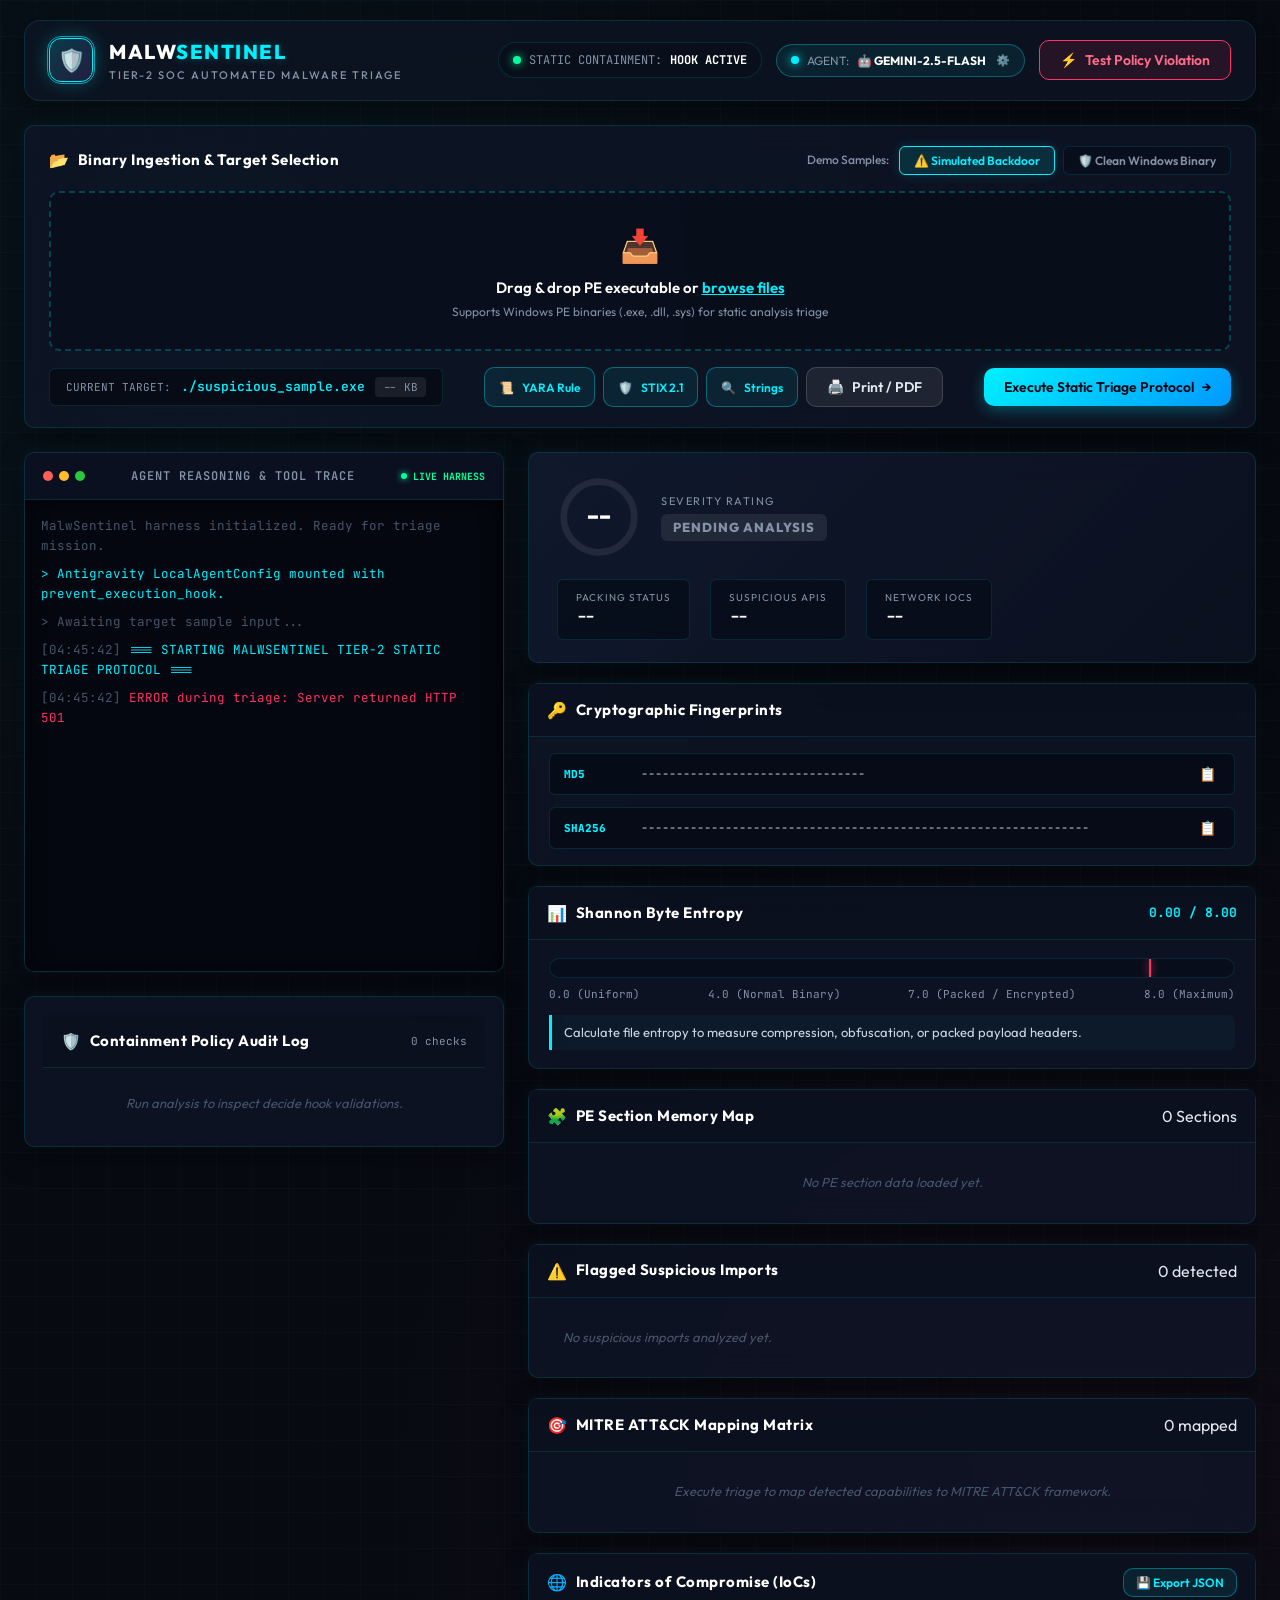
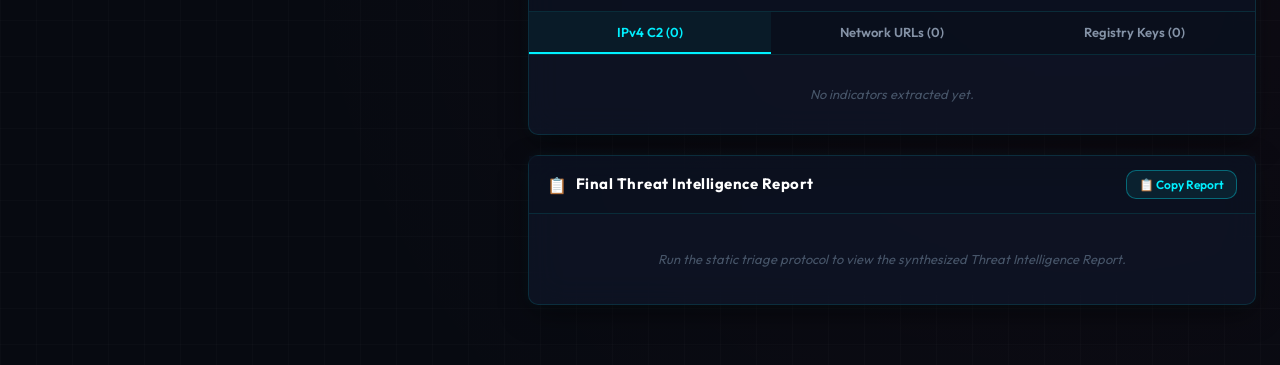
==== public/index.html @ 7b5e102d "MalwSentinel initial commit" ====
<!DOCTYPE html>
<html lang="en">
<head>
  <meta charset="UTF-8">
  <meta name="viewport" content="width=device-width, initial-scale=1.0">
  <title>MalwSentinel // Tier-2 SOC Malware Triage Console</title>
  <meta name="description" content="Automated Malware Triage Agent powered by Google Antigravity & Gemini. Tier 2 SOC static analysis with strict containment policy enforcement.">
  <link rel="preconnect" href="https://fonts.googleapis.com">
  <link rel="preconnect" href="https://fonts.gstatic.com" crossorigin>
  <link href="https://fonts.googleapis.com/css2?family=JetBrains+Mono:wght@300;400;500;700&family=Outfit:wght@300;400;500;600;700;800&display=swap" rel="stylesheet">
  <link rel="stylesheet" href="/static/style.css">
</head>
<body>
  <div class="app-container">
    <!-- TOP STATUS & COMMAND BAR -->
    <header class="navbar">
      <div class="brand-group">
        <div class="brand-logo">
          <div class="pulse-ring"></div>
          <span class="logo-icon">🛡️</span>
        </div>
        <div class="brand-text">
          <div class="brand-title">MALW<span>SENTINEL</span></div>
          <div class="brand-subtitle">TIER-2 SOC AUTOMATED MALWARE TRIAGE</div>
        </div>
      </div>

      <div class="system-status-group">
        <div class="status-chip containment-chip" id="containmentBadge" title="Antigravity Decide Hook prevent_execution_hook is actively monitoring all actions">
          <span class="indicator-dot dot-emerald"></span>
          <span class="chip-label">STATIC CONTAINMENT:</span>
          <span class="chip-val">HOOK ACTIVE</span>
        </div>

        <button class="status-chip engine-chip clickable-chip" id="openModelSettingsBtn" title="Click to configure AI Agent Provider (Kimi, GLM, Yi, DeepSeek, Gemini)">
          <span class="indicator-dot dot-cyan"></span>
          <span class="chip-label">AGENT:</span>
          <span class="chip-val" id="modelStatus">🟢 GEMINI 2.5 FLASH</span>
          <span class="chip-gear">⚙️</span>
        </button>

        <button class="btn btn-outline-danger" id="testViolationBtn" title="Test if prevent_execution_hook blocks prohibited shell execution">
          <span class="btn-icon">⚡</span> Test Policy Violation
        </button>
      </div>
    </header>

    <!-- MAIN WORKSPACE -->
    <main class="workspace-grid">
      <!-- INGESTION & SAMPLE CONTROL BAR -->
      <section class="control-panel glass-panel">
        <div class="ingestion-header">
          <div class="section-title">
            <span class="title-icon">📂</span> Binary Ingestion & Target Selection
          </div>
          <div class="preset-selector-group">
            <span class="preset-label">Demo Samples:</span>
            <div class="preset-buttons" id="presetButtonsContainer">
              <button class="preset-btn active" data-preset-id="suspicious_sample">
                ⚠️ Simulated Backdoor
              </button>
              <button class="preset-btn" data-preset-id="clean_calc">
                🛡️ Clean Windows Binary
              </button>
            </div>
          </div>
        </div>

        <div class="ingestion-body">
          <div class="drop-zone" id="dropZone">
            <input type="file" id="fileInput" class="file-input" accept=".exe,.dll,.bin,.sys,.elf">
            <div class="drop-zone-content">
              <div class="upload-icon-anim">📥</div>
              <div class="drop-main-text">Drag & drop PE executable or <span class="browse-link">browse files</span></div>
              <div class="drop-sub-text">Supports Windows PE binaries (.exe, .dll, .sys) for static analysis triage</div>
            </div>
          </div>

          <div class="action-dock">
            <div class="target-file-display">
              <span class="label">CURRENT TARGET:</span>
              <span class="value" id="currentTargetText">./suspicious_sample.exe</span>
              <span class="size-pill" id="targetSizeText">-- KB</span>
            </div>
            <div class="soc-toolkit-bar">
              <button class="btn btn-outline-cyan" id="openYaraBtn" title="Generate YARA Detection Rule">
                <span class="btn-icon">📜</span> YARA Rule
              </button>
              <button class="btn btn-outline-cyan" id="exportStixBtn" title="Export STIX 2.1 Threat Intel Bundle">
                <span class="btn-icon">🛡️</span> STIX 2.1
              </button>
              <button class="btn btn-outline-cyan" id="openStringsBtn" title="Inspect Decoded Strings">
                <span class="btn-icon">🔍</span> Strings
              </button>
              <button class="btn btn-secondary" id="printReportBtn" title="Print or Export to PDF">
                <span class="btn-icon">🖨️</span> Print / PDF
              </button>
            </div>
            <button class="btn btn-primary" id="startAnalysisBtn">
              <span class="btn-spinner hidden" id="analysisSpinner"></span>
              <span class="btn-text">Execute Static Triage Protocol</span>
              <span class="btn-arrow">→</span>
            </button>
          </div>
        </div>
      </section>

      <!-- TWO COLUMN OPERATIONS CONSOLE -->
      <div class="console-columns">
        <!-- LEFT COLUMN: AGENT INVESTIGATION TRACE & CONTAINMENT AUDIT -->
        <div class="col-left">
          <!-- Live Terminal Window -->
          <div class="panel terminal-panel glass-panel">
            <div class="panel-header">
              <div class="terminal-dots">
                <span class="term-dot dot-red"></span>
                <span class="term-dot dot-yellow"></span>
                <span class="term-dot dot-green"></span>
              </div>
              <div class="terminal-title">AGENT REASONING & TOOL TRACE</div>
              <div class="terminal-live-badge">
                <span class="live-blink"></span> LIVE HARNESS
              </div>
            </div>
            <div class="terminal-body" id="terminalOutput">
              <div class="terminal-line text-dim">MalwSentinel harness initialized. Ready for triage mission.</div>
              <div class="terminal-line text-cyan">> Antigravity LocalAgentConfig mounted with prevent_execution_hook.</div>
              <div class="terminal-line text-dim">> Awaiting target sample input...</div>
            </div>
          </div>

          <!-- Policy Containment Audit -->
          <div class="panel containment-audit-panel glass-panel">
            <div class="panel-header">
              <div class="section-title">
                <span class="title-icon">🛡️</span> Containment Policy Audit Log
              </div>
              <span class="audit-counter" id="auditCounter">0 checks</span>
            </div>
            <div class="audit-list" id="auditList">
              <div class="audit-empty">Run analysis to inspect decide hook validations.</div>
            </div>
          </div>
        </div>

        <!-- RIGHT COLUMN: TRIAGE TELEMETRY & REPORT DASHBOARD -->
        <div class="col-right">
          <!-- Threat Overview Header Banner -->
          <div class="threat-overview-banner glass-panel">
            <div class="score-dial-group">
              <div class="score-circle" id="scoreCircle">
                <svg viewBox="0 0 100 100" class="dial-svg">
                  <circle class="dial-bg" cx="50" cy="50" r="42"></circle>
                  <circle class="dial-fill" id="dialFill" cx="50" cy="50" r="42"></circle>
                </svg>
                <div class="score-number" id="threatScoreNum">--</div>
              </div>
              <div class="score-labels">
                <div class="score-title">SEVERITY RATING</div>
                <div class="threat-badge badge-pending" id="threatLevelBadge">PENDING ANALYSIS</div>
              </div>
            </div>

            <div class="quick-stats-grid">
              <div class="stat-box">
                <span class="stat-label">PACKING STATUS</span>
                <span class="stat-value" id="statPacking">--</span>
              </div>
              <div class="stat-box">
                <span class="stat-label">SUSPICIOUS APIS</span>
                <span class="stat-value" id="statApis">--</span>
              </div>
              <div class="stat-box">
                <span class="stat-label">NETWORK IOCS</span>
                <span class="stat-value" id="statIocs">--</span>
              </div>
            </div>
          </div>

          <!-- Cryptographic Fingerprints -->
          <div class="panel glass-panel">
            <div class="panel-header">
              <div class="section-title"><span class="title-icon">🔑</span> Cryptographic Fingerprints</div>
            </div>
            <div class="hashes-container">
              <div class="hash-row">
                <span class="hash-type">MD5</span>
                <span class="hash-val" id="md5Val">--------------------------------</span>
                <button class="copy-btn" data-copy-target="md5Val" title="Copy MD5">📋</button>
              </div>
              <div class="hash-row">
                <span class="hash-type">SHA256</span>
                <span class="hash-val" id="sha256Val">----------------------------------------------------------------</span>
                <button class="copy-btn" data-copy-target="sha256Val" title="Copy SHA256">📋</button>
              </div>
            </div>
          </div>

          <!-- Shannon Entropy Meter & Packing Breakdown -->
          <div class="panel glass-panel">
            <div class="panel-header">
              <div class="section-title"><span class="title-icon">📊</span> Shannon Byte Entropy</div>
              <span class="entropy-badge" id="entropyNumeric">0.00 / 8.00</span>
            </div>
            <div class="entropy-meter-container">
              <div class="entropy-track">
                <div class="entropy-fill" id="entropyFill" style="width: 0%;"></div>
                <div class="entropy-packer-threshold" title="Packing Threshold (7.0)">
                  <span>7.0 Threshold</span>
                </div>
              </div>
              <div class="entropy-labels">
                <span>0.0 (Uniform)</span>
                <span>4.0 (Normal Binary)</span>
                <span>7.0 (Packed / Encrypted)</span>
                <span>8.0 (Maximum)</span>
              </div>
              <div class="entropy-analysis-note" id="entropyAnalysisText">
                Calculate file entropy to measure compression, obfuscation, or packed payload headers.
              </div>
            </div>
          </div>

          <!-- PE Section Breakdown Visualizer -->
          <div class="panel glass-panel">
            <div class="panel-header">
              <div class="section-title"><span class="title-icon">🧩</span> PE Section Memory Map</div>
              <span class="sections-badge" id="sectionsCount">0 Sections</span>
            </div>
            <div class="pe-sections-container" id="peSectionsContainer">
              <div class="sections-empty">No PE section data loaded yet.</div>
            </div>
          </div>

          <!-- Suspicious Win32 Imports -->
          <div class="panel glass-panel">
            <div class="panel-header">
              <div class="section-title"><span class="title-icon">⚠️</span> Flagged Suspicious Imports</div>
              <span class="badge-count" id="suspiciousCountBadge">0 detected</span>
            </div>
            <div class="suspicious-tags-container" id="suspiciousImportsContainer">
              <div class="tags-empty">No suspicious imports analyzed yet.</div>
            </div>
          </div>

          <!-- MITRE ATT&CK Mapping Matrix -->
          <div class="panel glass-panel">
            <div class="panel-header">
              <div class="section-title"><span class="title-icon">🎯</span> MITRE ATT&CK Mapping Matrix</div>
              <span class="badge-count" id="mitreCountBadge">0 mapped</span>
            </div>
            <div class="mitre-matrix-container" id="mitreMatrixContainer">
              <div class="tags-empty">Execute triage to map detected capabilities to MITRE ATT&CK framework.</div>
            </div>
          </div>

          <!-- Indicators of Compromise (IoC) Explorer -->
          <div class="panel glass-panel">
            <div class="panel-header">
              <div class="section-title"><span class="title-icon">🌐</span> Indicators of Compromise (IoCs)</div>
              <button class="btn btn-sm btn-outline-cyan" id="exportIocsBtn" title="Export IoCs to JSON">
                💾 Export JSON
              </button>
            </div>
            <div class="ioc-tabs">
              <button class="ioc-tab-btn active" data-tab="ips">
                IPv4 C2 (<span id="ipCount">0</span>)
              </button>
              <button class="ioc-tab-btn" data-tab="urls">
                Network URLs (<span id="urlCount">0</span>)
              </button>
              <button class="ioc-tab-btn" data-tab="registry">
                Registry Keys (<span id="regCount">0</span>)
              </button>
            </div>
            <div class="ioc-content-area" id="iocContentArea">
              <div class="ioc-list" id="iocList">
                <div class="ioc-empty">No indicators extracted yet.</div>
              </div>
            </div>
          </div>

          <!-- Final Threat Intelligence Report View -->
          <div class="panel glass-panel">
            <div class="panel-header">
              <div class="section-title"><span class="title-icon">📋</span> Final Threat Intelligence Report</div>
              <button class="btn btn-sm btn-outline-cyan" id="copyReportBtn">
                📋 Copy Report
              </button>
            </div>
            <div class="report-content" id="reportContentArea">
              <div class="report-placeholder">
                Run the static triage protocol to view the synthesized Threat Intelligence Report.
              </div>
            </div>
          </div>
        </div>
      </div>
    </main>

    <!-- SECURITY VIOLATION DEMO MODAL -->
    <div class="modal-overlay hidden" id="violationModal">
      <div class="modal-card glass-panel">
        <div class="modal-header">
          <div class="modal-title-group">
            <span class="modal-alert-icon">🛑</span>
            <h3>CONTAINMENT POLICY HOOK ENFORCEMENT</h3>
          </div>
          <button class="modal-close-btn" id="closeModalBtn">&times;</button>
        </div>
        <div class="modal-body">
          <p class="modal-desc">
            To test the <strong>prevent_execution_hook</strong>, an action was simulated that attempted dynamic execution outside the authorized static analysis boundary.
          </p>
          <div class="code-block" id="modalActionText">
            Action: run_command("powershell.exe -ExecutionPolicy Bypass -File ./suspicious_sample.exe")
          </div>
          <div class="violation-response" id="modalResultText">
            <div class="violation-status">DECISION: <span class="badge-deny">DENY</span></div>
            <div class="violation-message">
              "SECURITY VIOLATION: Dynamic execution blocked. You are restricted to static analysis tools only."
            </div>
          </div>
          <div class="modal-note">
            🛡️ <strong>Safety Guarantee:</strong> The Antigravity Decide hook intercepts and aborts execution before any process can spawn or run on the host.
          </div>
        </div>
        <div class="modal-footer">
          <button class="btn btn-secondary" id="acknowledgeModalBtn">Acknowledge & Close</button>
        </div>
      </div>
    </div>

    <!-- YARA RULE GENERATOR MODAL -->
    <div class="modal-overlay hidden" id="yaraModal">
      <div class="modal-card glass-panel modal-lg">
        <div class="modal-header">
          <div class="modal-title-group">
            <span class="modal-alert-icon">📜</span>
            <h3>AUTO-GENERATED YARA DETECTION RULE</h3>
          </div>
          <button class="modal-close-btn" id="closeYaraModalBtn">&times;</button>
        </div>
        <div class="modal-body">
          <p class="modal-desc">
            Detection signature generated from static artifacts, extracted byte sequences, and cryptographic hashes.
          </p>
          <pre class="code-block yara-code-block" id="yaraCodeBlock">/* Run triage to generate YARA signature */</pre>
        </div>
        <div class="modal-footer">
          <button class="btn btn-outline-cyan" id="copyYaraBtn">📋 Copy Rule</button>
          <button class="btn btn-primary" id="downloadYaraBtn">💾 Download .yar</button>
        </div>
      </div>
    </div>

    <!-- STRINGS INSPECTOR MODAL -->
    <div class="modal-overlay hidden" id="stringsModal">
      <div class="modal-card glass-panel modal-lg">
        <div class="modal-header">
          <div class="modal-title-group">
            <span class="modal-alert-icon">🔍</span>
            <h3>DECODED BINARY STRINGS INSPECTOR</h3>
          </div>
          <button class="modal-close-btn" id="closeStringsModalBtn">&times;</button>
        </div>
        <div class="modal-body">
          <div class="strings-search-bar">
            <input type="text" id="stringsSearchInput" class="text-input" placeholder="Filter strings (e.g., http, hklm, shell, .dll, error)...">
            <span class="strings-count-label" id="stringsFilteredCount">0 strings</span>
          </div>
          <div class="strings-table-wrap">
            <table class="sections-table strings-table">
              <thead>
                <tr>
                  <th style="width: 100px;">Offset</th>
                  <th style="width: 100px;">Encoding</th>
                  <th>Extracted String</th>
                </tr>
              </thead>
              <tbody id="stringsTableBody">
                <tr><td colspan="3" class="tags-empty">No strings loaded yet.</td></tr>
              </tbody>
            </table>
          </div>
        </div>
        <div class="modal-footer">
          <button class="btn btn-outline-cyan" id="copyStringsBtn">📋 Copy All Strings</button>
          <button class="btn btn-secondary" id="closeStringsBottomBtn">Close</button>
        </div>
      </div>
    </div>

    <!-- AI MODEL & PROVIDER CONFIGURATION MODAL -->
    <div class="modal-overlay hidden" id="modelSettingsModal">
      <div class="modal-card glass-panel" style="max-width: 580px;">
        <div class="modal-header">
          <div class="modal-title-group">
            <span class="modal-alert-icon">🤖</span>
            <h3>AI AGENT & MODEL CONFIGURATION</h3>
          </div>
          <button class="modal-close-btn" id="closeModelModalBtn">&times;</button>
        </div>
        <div class="modal-body">
          <p class="modal-desc">
            Select the AI model provider powering Tier-2 SOC threat reasoning and intelligence synthesis.
          </p>
          <div class="settings-form-group">
            <label for="providerSelect" class="form-label">AI Provider Engine</label>
            <select id="providerSelect" class="text-input select-input">
              <option value="gemini">🟢 Google Gemini (Antigravity SDK)</option>
              <option value="tokenra">🐂 Tokenra (Ox Alpha / Kimi / GLM)</option>
              <option value="kimi">🌙 Moonshot AI / Kimi (moonshot-v1-8k)</option>
              <option value="glm">⚡ Zhipu AI / GLM (glm-4-flash)</option>
              <option value="yi">🌐 01.AI / Yi (yi-lightning)</option>
              <option value="deepseek">🧬 DeepSeek (deepseek-chat)</option>
              <option value="custom">⚙️ Custom OpenAI-Compatible (Ollama / vLLM)</option>
            </select>
          </div>

          <div class="settings-form-group">
            <label for="modelNameInput" class="form-label">Model Identifier</label>
            <input type="text" id="modelNameInput" class="text-input" placeholder="e.g. gemini-2.5-flash, glm-4-flash, moonshot-v1-8k">
          </div>

          <div class="settings-form-group">
            <label for="baseUrlInput" class="form-label">API Base URL</label>
            <input type="text" id="baseUrlInput" class="text-input" placeholder="https://api.openai.com/v1">
          </div>

          <div class="settings-form-group">
            <div style="display: flex; justify-content: space-between; align-items: center; margin-bottom: 6px;">
              <label for="apiKeyInput" class="form-label" style="margin-bottom: 0;">API Key (Stored locally in browser)</label>
              <button type="button" class="btn btn-xs" id="toggleKeyVisibilityBtn" style="font-size: 11px; padding: 2px 6px;">👁️ Show Key</button>
            </div>
            <input type="password" id="apiKeyInput" class="text-input" placeholder="sk-... / API key (Leave blank to use .env key)">
            <div class="text-dim" style="font-size: 11px; margin-top: 4px;" id="envKeyStatusText">
              💡 If left blank, server defaults to key defined in .env
            </div>
          </div>
        </div>
        <div class="modal-footer">
          <button class="btn btn-secondary" id="cancelModelModalBtn">Cancel</button>
          <button class="btn btn-primary" id="saveModelSettingsBtn">Save & Apply Agent</button>
        </div>
      </div>
    </div>
  </div>

  <script src="/static/app.js"></script>
</body>
</html>
---- static/style.css ----
/* ==========================================================================
   MALWSENTINEL // TIER-2 SOC MALWARE TRIAGE DESIGN SYSTEM
   Theme: Cyber-Ops Obsidian Glassmorphism with Neon Accents
   ========================================================================== */

:root {
  --bg-base: #070a11;
  --bg-surface: rgba(14, 21, 37, 0.72);
  --bg-surface-elevated: rgba(20, 30, 52, 0.85);
  --bg-card: rgba(16, 24, 43, 0.65);
  --bg-input: rgba(8, 14, 26, 0.75);

  --border-subtle: rgba(0, 240, 255, 0.12);
  --border-glow: rgba(0, 240, 255, 0.35);
  --border-danger: rgba(255, 51, 102, 0.4);
  --border-success: rgba(0, 255, 157, 0.35);

  --accent-cyan: #00f0ff;
  --accent-cyan-glow: rgba(0, 240, 255, 0.25);
  --accent-emerald: #00ff9d;
  --accent-emerald-glow: rgba(0, 255, 157, 0.2);
  --accent-crimson: #ff3366;
  --accent-crimson-glow: rgba(255, 51, 102, 0.28);
  --accent-amber: #ffaa00;
  --accent-purple: #b05cff;

  --text-main: #e2e8f0;
  --text-muted: #8492a6;
  --text-dim: #475569;
  --text-code: #38bdf8;

  --font-sans: 'Outfit', -apple-system, BlinkMacSystemFont, sans-serif;
  --font-mono: 'JetBrains Mono', 'Fira Code', monospace;

  --radius-sm: 6px;
  --radius-md: 10px;
  --radius-lg: 16px;
  --radius-full: 9999px;

  --shadow-panel: 0 10px 30px -5px rgba(0, 0, 0, 0.6), 0 0 15px 0 rgba(0, 240, 255, 0.05);
  --shadow-glow-cyan: 0 0 20px -2px rgba(0, 240, 255, 0.4);
  --shadow-glow-crimson: 0 0 20px -2px rgba(255, 51, 102, 0.45);
}

/* Reset & Box Sizing */
*, *::before, *::after {
  box-sizing: border-box;
  margin: 0;
  padding: 0;
}

body {
  background-color: var(--bg-base);
  background-image: 
    radial-gradient(circle at 15% 15%, rgba(0, 240, 255, 0.04) 0%, transparent 40%),
    radial-gradient(circle at 85% 75%, rgba(255, 51, 102, 0.035) 0%, transparent 45%),
    linear-gradient(rgba(255, 255, 255, 0.015) 1px, transparent 1px),
    linear-gradient(90deg, rgba(255, 255, 255, 0.015) 1px, transparent 1px);
  background-size: 100% 100%, 100% 100%, 36px 36px, 36px 36px;
  color: var(--text-main);
  font-family: var(--font-sans);
  min-height: 100vh;
  line-height: 1.5;
  overflow-x: hidden;
  -webkit-font-smoothing: antialiased;
}

/* Global Glass Panel Utility */
.glass-panel {
  background: var(--bg-card);
  backdrop-filter: blur(16px);
  -webkit-backdrop-filter: blur(16px);
  border: 1px solid var(--border-subtle);
  border-radius: var(--radius-md);
  box-shadow: var(--shadow-panel);
  transition: border-color 0.25s ease, box-shadow 0.25s ease;
}

.glass-panel:hover {
  border-color: rgba(0, 240, 255, 0.22);
}

/* App Layout Container */
.app-container {
  max-width: 1560px;
  margin: 0 auto;
  padding: 20px 24px 60px 24px;
}

/* --------------------------------------------------------------------------
   NAVBAR & STATUS HEADER
   -------------------------------------------------------------------------- */
.navbar {
  display: flex;
  justify-content: space-between;
  align-items: center;
  padding: 16px 24px;
  background: var(--bg-surface);
  backdrop-filter: blur(20px);
  border: 1px solid var(--border-subtle);
  border-radius: var(--radius-lg);
  margin-bottom: 24px;
  box-shadow: 0 4px 20px rgba(0, 0, 0, 0.4);
}

.brand-group {
  display: flex;
  align-items: center;
  gap: 16px;
}

.brand-logo {
  position: relative;
  width: 44px;
  height: 44px;
  background: linear-gradient(135deg, rgba(0, 240, 255, 0.18), rgba(176, 92, 255, 0.15));
  border: 1px solid var(--accent-cyan);
  border-radius: 12px;
  display: flex;
  align-items: center;
  justify-content: center;
  box-shadow: var(--shadow-glow-cyan);
}

.logo-icon {
  font-size: 22px;
}

.pulse-ring {
  position: absolute;
  inset: -3px;
  border: 1px solid var(--accent-cyan);
  border-radius: 14px;
  animation: logoPulse 2.5s infinite;
  opacity: 0.6;
}

@keyframes logoPulse {
  0% { transform: scale(0.96); opacity: 0.8; }
  50% { transform: scale(1.08); opacity: 0.2; }
  100% { transform: scale(0.96); opacity: 0.8; }
}

.brand-title {
  font-size: 20px;
  font-weight: 800;
  letter-spacing: 1.5px;
  color: #ffffff;
}

.brand-title span {
  color: var(--accent-cyan);
  text-shadow: 0 0 10px var(--accent-cyan-glow);
}

.brand-subtitle {
  font-size: 11px;
  letter-spacing: 2px;
  color: var(--text-muted);
  font-weight: 500;
}

.system-status-group {
  display: flex;
  align-items: center;
  gap: 14px;
}

.status-chip {
  display: flex;
  align-items: center;
  gap: 8px;
  padding: 8px 14px;
  background: rgba(8, 14, 26, 0.8);
  border: 1px solid var(--border-subtle);
  border-radius: var(--radius-full);
  font-size: 12px;
  font-family: var(--font-mono);
}

.indicator-dot {
  width: 8px;
  height: 8px;
  border-radius: 50%;
}

.dot-emerald {
  background: var(--accent-emerald);
  box-shadow: 0 0 10px var(--accent-emerald);
}

.dot-cyan {
  background: var(--accent-cyan);
  box-shadow: 0 0 10px var(--accent-cyan);
}

.chip-label {
  color: var(--text-muted);
}

.chip-val {
  font-weight: 700;
  color: #fff;
}

/* --------------------------------------------------------------------------
   BUTTONS & CONTROLS
   -------------------------------------------------------------------------- */
.btn {
  display: inline-flex;
  align-items: center;
  justify-content: center;
  gap: 8px;
  font-family: var(--font-sans);
  font-weight: 600;
  font-size: 14px;
  padding: 10px 20px;
  border-radius: var(--radius-md);
  cursor: pointer;
  transition: all 0.2s ease;
  border: none;
  outline: none;
  text-decoration: none;
}

.btn-primary {
  background: linear-gradient(135deg, #00f0ff, #0099ff);
  color: #030814;
  box-shadow: 0 4px 15px rgba(0, 240, 255, 0.3);
}

.btn-primary:hover {
  background: linear-gradient(135deg, #33f3ff, #1aa3ff);
  box-shadow: 0 6px 22px rgba(0, 240, 255, 0.5);
  transform: translateY(-1px);
}

.btn-outline-danger {
  background: rgba(255, 51, 102, 0.1);
  border: 1px solid var(--accent-crimson);
  color: #ff6b8b;
}

.btn-outline-danger:hover {
  background: rgba(255, 51, 102, 0.22);
  color: #fff;
  box-shadow: var(--shadow-glow-crimson);
}

.btn-outline-cyan {
  background: rgba(0, 240, 255, 0.08);
  border: 1px solid rgba(0, 240, 255, 0.35);
  color: var(--accent-cyan);
  font-size: 12px;
  padding: 6px 14px;
}

.btn-outline-cyan:hover {
  background: rgba(0, 240, 255, 0.18);
  color: #fff;
}

.btn-secondary {
  background: rgba(255, 255, 255, 0.08);
  border: 1px solid rgba(255, 255, 255, 0.15);
  color: #e2e8f0;
}

.btn-secondary:hover {
  background: rgba(255, 255, 255, 0.15);
}

.btn-sm {
  font-size: 12px;
  padding: 6px 12px;
}

.btn-spinner {
  width: 14px;
  height: 14px;
  border: 2px solid rgba(0, 0, 0, 0.25);
  border-top-color: #000;
  border-radius: 50%;
  animation: spin 0.8s linear infinite;
}

@keyframes spin {
  to { transform: rotate(360deg); }
}

.hidden {
  display: none !important;
}

/* --------------------------------------------------------------------------
   INGESTION & TARGET PANEL
   -------------------------------------------------------------------------- */
.control-panel {
  padding: 20px 24px;
  margin-bottom: 24px;
}

.ingestion-header {
  display: flex;
  justify-content: space-between;
  align-items: center;
  margin-bottom: 16px;
  flex-wrap: wrap;
  gap: 12px;
}

.section-title {
  font-size: 15px;
  font-weight: 700;
  letter-spacing: 0.5px;
  color: #ffffff;
  display: flex;
  align-items: center;
  gap: 8px;
}

.title-icon {
  font-size: 16px;
}

.preset-selector-group {
  display: flex;
  align-items: center;
  gap: 10px;
}

.preset-label {
  font-size: 12px;
  color: var(--text-muted);
  font-weight: 500;
}

.preset-buttons {
  display: flex;
  gap: 8px;
}

.preset-btn {
  background: rgba(8, 14, 26, 0.7);
  border: 1px solid var(--border-subtle);
  color: var(--text-muted);
  padding: 6px 14px;
  font-size: 12px;
  font-family: var(--font-sans);
  font-weight: 600;
  border-radius: var(--radius-sm);
  cursor: pointer;
  transition: all 0.2s;
}

.preset-btn:hover {
  color: #fff;
  border-color: var(--accent-cyan);
}

.preset-btn.active {
  background: rgba(0, 240, 255, 0.12);
  border-color: var(--accent-cyan);
  color: var(--accent-cyan);
  box-shadow: 0 0 12px rgba(0, 240, 255, 0.15);
}

.drop-zone {
  position: relative;
  border: 2px dashed rgba(0, 240, 255, 0.25);
  border-radius: var(--radius-md);
  padding: 28px 20px;
  text-align: center;
  background: rgba(6, 11, 22, 0.6);
  cursor: pointer;
  transition: all 0.25s ease;
  margin-bottom: 16px;
}

.drop-zone:hover, .drop-zone.dragover {
  border-color: var(--accent-cyan);
  background: rgba(0, 240, 255, 0.05);
  box-shadow: 0 0 20px rgba(0, 240, 255, 0.1);
}

.file-input {
  position: absolute;
  inset: 0;
  opacity: 0;
  cursor: pointer;
  width: 100%;
  height: 100%;
}

.upload-icon-anim {
  font-size: 32px;
  margin-bottom: 8px;
  display: inline-block;
  animation: floatIcon 3s ease-in-out infinite;
}

@keyframes floatIcon {
  0%, 100% { transform: translateY(0); }
  50% { transform: translateY(-5px); }
}

.drop-main-text {
  font-size: 15px;
  font-weight: 600;
  color: #fff;
  margin-bottom: 4px;
}

.browse-link {
  color: var(--accent-cyan);
  text-decoration: underline;
}

.drop-sub-text {
  font-size: 12px;
  color: var(--text-muted);
}

.action-dock {
  display: flex;
  justify-content: space-between;
  align-items: center;
  flex-wrap: wrap;
  gap: 16px;
}

.target-file-display {
  display: flex;
  align-items: center;
  gap: 10px;
  background: rgba(6, 11, 20, 0.85);
  padding: 8px 16px;
  border-radius: var(--radius-sm);
  border: 1px solid var(--border-subtle);
  font-family: var(--font-mono);
  font-size: 13px;
}

.target-file-display .label {
  color: var(--text-muted);
  font-size: 11px;
}

.target-file-display .value {
  color: var(--accent-cyan);
  font-weight: 600;
}

.size-pill {
  font-size: 11px;
  background: rgba(255, 255, 255, 0.08);
  padding: 2px 8px;
  border-radius: 4px;
  color: var(--text-muted);
}

/* --------------------------------------------------------------------------
   TWO COLUMN OPERATIONS CONSOLE
   -------------------------------------------------------------------------- */
.console-columns {
  display: grid;
  grid-template-columns: 480px 1fr;
  gap: 24px;
  align-items: start;
}

@media (max-width: 1200px) {
  .console-columns {
    grid-template-columns: 1fr;
  }
}

/* LEFT COLUMN */
.col-left {
  display: flex;
  flex-direction: column;
  gap: 24px;
}

.terminal-panel {
  display: flex;
  flex-direction: column;
  height: 520px;
  overflow: hidden;
}

.panel-header {
  display: flex;
  justify-content: space-between;
  align-items: center;
  padding: 14px 18px;
  border-bottom: 1px solid var(--border-subtle);
  background: rgba(10, 16, 30, 0.7);
}

.terminal-dots {
  display: flex;
  gap: 6px;
}

.term-dot {
  width: 10px;
  height: 10px;
  border-radius: 50%;
}

.dot-red { background: #ff5f56; }
.dot-yellow { background: #ffbd2e; }
.dot-green { background: #27c93f; }

.terminal-title {
  font-family: var(--font-mono);
  font-size: 12px;
  letter-spacing: 1px;
  color: var(--text-muted);
  font-weight: 600;
}

.terminal-live-badge {
  font-family: var(--font-mono);
  font-size: 10px;
  color: var(--accent-emerald);
  display: flex;
  align-items: center;
  gap: 6px;
  font-weight: 700;
}

.live-blink {
  width: 6px;
  height: 6px;
  border-radius: 50%;
  background: var(--accent-emerald);
  box-shadow: 0 0 6px var(--accent-emerald);
  animation: blink 1.2s infinite;
}

@keyframes blink {
  0%, 100% { opacity: 1; }
  50% { opacity: 0.2; }
}

.terminal-body {
  flex: 1;
  padding: 16px;
  background: #04070f;
  font-family: var(--font-mono);
  font-size: 12.5px;
  line-height: 1.6;
  overflow-y: auto;
  display: flex;
  flex-direction: column;
  gap: 8px;
  box-shadow: inset 0 0 20px rgba(0, 0, 0, 0.7);
}

.terminal-line {
  word-break: break-word;
}

.text-dim { color: var(--text-dim); }
.text-cyan { color: var(--accent-cyan); }
.text-emerald { color: var(--accent-emerald); }
.text-crimson { color: var(--accent-crimson); }
.text-amber { color: var(--accent-amber); }

.thought-entry {
  background: rgba(0, 240, 255, 0.04);
  border-left: 2px solid var(--accent-cyan);
  padding: 6px 10px;
  border-radius: 0 4px 4px 0;
  margin: 4px 0;
}

.tool-entry {
  background: rgba(0, 255, 157, 0.04);
  border-left: 2px solid var(--accent-emerald);
  padding: 6px 10px;
  border-radius: 0 4px 4px 0;
  margin: 4px 0;
}

/* Containment Audit Panel */
.containment-audit-panel {
  padding: 18px;
}

.audit-counter {
  font-family: var(--font-mono);
  font-size: 11px;
  color: var(--text-muted);
}

.audit-list {
  display: flex;
  flex-direction: column;
  gap: 10px;
  margin-top: 12px;
  max-height: 280px;
  overflow-y: auto;
}

.audit-item {
  display: flex;
  justify-content: space-between;
  align-items: center;
  padding: 10px 14px;
  background: rgba(8, 14, 26, 0.85);
  border: 1px solid var(--border-subtle);
  border-radius: var(--radius-sm);
  font-family: var(--font-mono);
  font-size: 12px;
}

.audit-item.allowed {
  border-left: 3px solid var(--accent-emerald);
}

.audit-item.denied {
  border-left: 3px solid var(--accent-crimson);
}

.audit-tool-name {
  font-weight: 700;
  color: #fff;
}

.audit-pill {
  font-size: 10px;
  font-weight: 800;
  padding: 3px 8px;
  border-radius: 4px;
}

.pill-allow {
  background: rgba(0, 255, 157, 0.15);
  color: var(--accent-emerald);
  border: 1px solid var(--accent-emerald);
}

.pill-deny {
  background: rgba(255, 51, 102, 0.18);
  color: var(--accent-crimson);
  border: 1px solid var(--accent-crimson);
}

.audit-empty, .sections-empty, .tags-empty, .ioc-empty, .report-placeholder {
  color: var(--text-dim);
  font-size: 13px;
  font-style: italic;
  padding: 14px;
  text-align: center;
}

/* RIGHT COLUMN: TRIAGE TELEMETRY */
.col-right {
  display: flex;
  flex-direction: column;
  gap: 20px;
}

/* Threat Overview Banner */
.threat-overview-banner {
  display: flex;
  align-items: center;
  justify-content: space-between;
  padding: 22px 28px;
  flex-wrap: wrap;
  gap: 20px;
  background: linear-gradient(135deg, rgba(20, 30, 55, 0.7), rgba(12, 18, 34, 0.85));
}

.score-dial-group {
  display: flex;
  align-items: center;
  gap: 20px;
}

.score-circle {
  position: relative;
  width: 84px;
  height: 84px;
}

.dial-svg {
  transform: rotate(-90deg);
  width: 100%;
  height: 100%;
}

.dial-bg {
  fill: none;
  stroke: rgba(255, 255, 255, 0.08);
  stroke-width: 8;
}

.dial-fill {
  fill: none;
  stroke: var(--accent-crimson);
  stroke-width: 8;
  stroke-linecap: round;
  stroke-dasharray: 264;
  stroke-dashoffset: 264;
  transition: stroke-dashoffset 1s ease, stroke 0.5s ease;
}

.score-number {
  position: absolute;
  inset: 0;
  display: flex;
  align-items: center;
  justify-content: center;
  font-size: 24px;
  font-weight: 800;
  font-family: var(--font-mono);
  color: #fff;
}

.score-title {
  font-size: 11px;
  letter-spacing: 1.5px;
  color: var(--text-muted);
  margin-bottom: 4px;
}

.threat-badge {
  display: inline-block;
  font-size: 13px;
  font-weight: 800;
  letter-spacing: 1px;
  padding: 4px 12px;
  border-radius: var(--radius-sm);
}

.badge-pending {
  background: rgba(255, 255, 255, 0.08);
  color: var(--text-muted);
}

.badge-critical {
  background: rgba(255, 51, 102, 0.2);
  color: var(--accent-crimson);
  border: 1px solid var(--accent-crimson);
  box-shadow: var(--shadow-glow-crimson);
}

.badge-suspicious {
  background: rgba(255, 170, 0, 0.2);
  color: var(--accent-amber);
  border: 1px solid var(--accent-amber);
}

.badge-clean {
  background: rgba(0, 255, 157, 0.2);
  color: var(--accent-emerald);
  border: 1px solid var(--accent-emerald);
  box-shadow: 0 0 15px var(--accent-emerald-glow);
}

.quick-stats-grid {
  display: flex;
  gap: 20px;
  flex-wrap: wrap;
}

.stat-box {
  background: rgba(7, 12, 23, 0.7);
  border: 1px solid var(--border-subtle);
  border-radius: var(--radius-sm);
  padding: 10px 18px;
  display: flex;
  flex-direction: column;
}

.stat-label {
  font-size: 10px;
  color: var(--text-muted);
  letter-spacing: 1px;
}

.stat-value {
  font-size: 16px;
  font-weight: 700;
  font-family: var(--font-mono);
  color: #fff;
}

/* Hashes */
.hashes-container {
  padding: 16px 20px;
  display: flex;
  flex-direction: column;
  gap: 12px;
}

.hash-row {
  display: flex;
  align-items: center;
  gap: 12px;
  background: rgba(6, 11, 20, 0.75);
  border: 1px solid var(--border-subtle);
  border-radius: var(--radius-sm);
  padding: 8px 14px;
  font-family: var(--font-mono);
}

.hash-type {
  font-size: 11px;
  font-weight: 800;
  color: var(--accent-cyan);
  width: 65px;
}

.hash-val {
  flex: 1;
  font-size: 12px;
  color: #cbd5e1;
  word-break: break-all;
}

.copy-btn {
  background: transparent;
  border: none;
  color: var(--text-muted);
  cursor: pointer;
  padding: 4px;
  font-size: 14px;
  transition: transform 0.15s, color 0.15s;
}

.copy-btn:hover {
  color: var(--accent-cyan);
  transform: scale(1.15);
}

/* Shannon Entropy Meter */
.entropy-meter-container {
  padding: 18px 20px;
}

.entropy-badge {
  font-family: var(--font-mono);
  font-size: 13px;
  font-weight: 700;
  color: var(--accent-cyan);
}

.entropy-track {
  position: relative;
  height: 20px;
  background: rgba(8, 14, 26, 0.85);
  border-radius: var(--radius-full);
  overflow: hidden;
  border: 1px solid var(--border-subtle);
  margin-bottom: 8px;
}

.entropy-fill {
  height: 100%;
  width: 0%;
  background: linear-gradient(90deg, #00ff9d 0%, #ffaa00 65%, #ff3366 100%);
  border-radius: var(--radius-full);
  transition: width 0.8s cubic-bezier(0.16, 1, 0.3, 1);
}

.entropy-packer-threshold {
  position: absolute;
  top: 0;
  bottom: 0;
  left: 87.5%; /* 7.0 / 8.0 = 87.5% */
  width: 2px;
  background: #ff3366;
  box-shadow: 0 0 8px #ff3366;
}

.entropy-packer-threshold span {
  display: none;
}

.entropy-labels {
  display: flex;
  justify-content: space-between;
  font-size: 11px;
  color: var(--text-muted);
  font-family: var(--font-mono);
  margin-bottom: 12px;
}

.entropy-analysis-note {
  font-size: 13px;
  color: #cbd5e1;
  background: rgba(0, 240, 255, 0.03);
  border-left: 3px solid var(--accent-cyan);
  padding: 8px 12px;
  border-radius: 0 6px 6px 0;
}

/* PE Section Visualizer */
.pe-sections-container {
  padding: 16px 20px;
  display: flex;
  flex-direction: column;
  gap: 12px;
}

.sections-bar-wrap {
  display: flex;
  height: 28px;
  border-radius: var(--radius-sm);
  overflow: hidden;
  border: 1px solid var(--border-subtle);
  background: rgba(6, 10, 20, 0.8);
}

.sec-bar-slice {
  display: flex;
  align-items: center;
  justify-content: center;
  font-family: var(--font-mono);
  font-size: 10px;
  font-weight: 700;
  color: #fff;
  border-right: 1px solid rgba(0, 0, 0, 0.4);
  overflow: hidden;
  text-overflow: ellipsis;
  white-space: nowrap;
  padding: 0 4px;
  transition: filter 0.2s;
}

.sec-bar-slice:hover {
  filter: brightness(1.25);
}

.sections-table {
  width: 100%;
  border-collapse: collapse;
  font-family: var(--font-mono);
  font-size: 12px;
}

.sections-table th {
  text-align: left;
  padding: 8px 12px;
  color: var(--text-muted);
  font-size: 11px;
  border-bottom: 1px solid var(--border-subtle);
}

.sections-table td {
  padding: 8px 12px;
  border-bottom: 1px solid rgba(255, 255, 255, 0.04);
  color: #cbd5e1;
}

.sec-entropy-pill {
  padding: 2px 6px;
  border-radius: 4px;
  font-size: 10px;
  font-weight: 700;
}

.sec-entropy-normal {
  background: rgba(0, 255, 157, 0.12);
  color: var(--accent-emerald);
}

.sec-entropy-high {
  background: rgba(255, 51, 102, 0.2);
  color: var(--accent-crimson);
}

/* Suspicious Imports Tags */
.suspicious-tags-container {
  padding: 16px 20px;
  display: flex;
  flex-wrap: wrap;
  gap: 10px;
}

.suspicious-pill {
  background: rgba(255, 51, 102, 0.1);
  border: 1px solid rgba(255, 51, 102, 0.35);
  border-radius: var(--radius-sm);
  padding: 6px 12px;
  font-size: 12px;
  font-family: var(--font-mono);
  display: flex;
  align-items: center;
  gap: 8px;
}

.pill-cat {
  font-size: 10px;
  text-transform: uppercase;
  background: rgba(255, 51, 102, 0.25);
  color: #ff99b3;
  padding: 2px 6px;
  border-radius: 3px;
  font-weight: 700;
}

.pill-api {
  color: #fff;
  font-weight: 700;
}

.pill-dll {
  color: var(--text-muted);
  font-size: 11px;
}

/* IoC Explorer */
.ioc-tabs {
  display: flex;
  border-bottom: 1px solid var(--border-subtle);
  background: rgba(8, 14, 26, 0.6);
}

.ioc-tab-btn {
  flex: 1;
  background: transparent;
  border: none;
  padding: 12px;
  color: var(--text-muted);
  font-size: 13px;
  font-family: var(--font-sans);
  font-weight: 600;
  cursor: pointer;
  transition: all 0.2s;
  border-bottom: 2px solid transparent;
}

.ioc-tab-btn:hover {
  color: #fff;
}

.ioc-tab-btn.active {
  color: var(--accent-cyan);
  border-bottom-color: var(--accent-cyan);
  background: rgba(0, 240, 255, 0.05);
}

.ioc-content-area {
  padding: 16px 20px;
  max-height: 240px;
  overflow-y: auto;
}

.ioc-item {
  display: flex;
  justify-content: space-between;
  align-items: center;
  padding: 8px 12px;
  background: rgba(6, 11, 20, 0.7);
  border: 1px solid var(--border-subtle);
  border-radius: var(--radius-sm);
  margin-bottom: 8px;
  font-family: var(--font-mono);
  font-size: 12px;
}

.ioc-val {
  color: #38bdf8;
  word-break: break-all;
}

/* Threat Report View */
.report-content {
  padding: 20px;
  font-size: 14px;
  line-height: 1.7;
  color: #e2e8f0;
}

.report-content h3 {
  font-size: 16px;
  color: var(--accent-cyan);
  margin-top: 14px;
  margin-bottom: 8px;
}

.report-content ul {
  padding-left: 20px;
  margin-bottom: 12px;
}

.report-content li {
  margin-bottom: 4px;
}

.report-content strong {
  color: #fff;
}

/* --------------------------------------------------------------------------
   SECURITY VIOLATION MODAL
   -------------------------------------------------------------------------- */
.modal-overlay {
  position: fixed;
  inset: 0;
  background: rgba(4, 7, 14, 0.82);
  backdrop-filter: blur(12px);
  display: flex;
  align-items: center;
  justify-content: center;
  z-index: 1000;
  animation: fadeIn 0.2s ease;
}

@keyframes fadeIn {
  from { opacity: 0; }
  to { opacity: 1; }
}

.modal-card {
  width: 90%;
  max-width: 580px;
  border: 1px solid var(--border-danger);
  box-shadow: 0 0 40px rgba(255, 51, 102, 0.35);
  background: rgba(14, 20, 36, 0.95);
  overflow: hidden;
  animation: slideUp 0.25s ease;
}

@keyframes slideUp {
  from { transform: translateY(20px); opacity: 0; }
  to { transform: translateY(0); opacity: 1; }
}

.modal-header {
  display: flex;
  justify-content: space-between;
  align-items: center;
  padding: 18px 24px;
  border-bottom: 1px solid rgba(255, 51, 102, 0.25);
  background: rgba(255, 51, 102, 0.08);
}

.modal-title-group {
  display: flex;
  align-items: center;
  gap: 12px;
}

.modal-alert-icon {
  font-size: 24px;
}

.modal-title-group h3 {
  font-size: 16px;
  font-weight: 800;
  letter-spacing: 1px;
  color: #ff99b3;
}

.modal-close-btn {
  background: transparent;
  border: none;
  color: var(--text-muted);
  font-size: 24px;
  cursor: pointer;
}

.modal-close-btn:hover {
  color: #fff;
}

.modal-body {
  padding: 24px;
  display: flex;
  flex-direction: column;
  gap: 14px;
}

.modal-desc {
  font-size: 14px;
  color: var(--text-main);
}

.code-block {
  background: #04070f;
  border: 1px solid rgba(255, 255, 255, 0.1);
  border-radius: var(--radius-sm);
  padding: 12px;
  font-family: var(--font-mono);
  font-size: 12px;
  color: #e2e8f0;
  word-break: break-all;
}

.violation-response {
  background: rgba(255, 51, 102, 0.12);
  border-left: 3px solid var(--accent-crimson);
  padding: 14px;
  border-radius: 0 var(--radius-sm) var(--radius-sm) 0;
}

.violation-status {
  font-family: var(--font-mono);
  font-size: 12px;
  font-weight: 700;
  color: #fff;
  margin-bottom: 4px;
}

.badge-deny {
  background: var(--accent-crimson);
  color: #fff;
  padding: 2px 8px;
  border-radius: 3px;
  font-size: 11px;
}

.violation-message {
  font-family: var(--font-mono);
  font-size: 12px;
  color: #ff99b3;
}

.modal-note {
  font-size: 12px;
  color: var(--text-muted);
  background: rgba(0, 255, 157, 0.05);
  border: 1px solid rgba(0, 255, 157, 0.2);
  padding: 10px;
  border-radius: var(--radius-sm);
}

.modal-footer {
  padding: 16px 24px;
  border-top: 1px solid var(--border-subtle);
  display: flex;
  justify-content: flex-end;
  gap: 12px;
  background: rgba(10, 16, 30, 0.6);
}

/* --------------------------------------------------------------------------
   EXTENDED ENHANCEMENTS: TOOLKIT BAR, MITRE MATRIX, STRINGS & PRINT
   -------------------------------------------------------------------------- */
.soc-toolkit-bar {
  display: flex;
  gap: 8px;
  flex-wrap: wrap;
}

.modal-lg {
  max-width: 820px !important;
}

.yara-code-block {
  max-height: 380px;
  overflow-y: auto;
  color: #38bdf8;
  white-space: pre;
  font-size: 12px;
  line-height: 1.5;
  background: #04070e;
  border: 1px solid rgba(0, 240, 255, 0.2);
}

.strings-search-bar {
  display: flex;
  align-items: center;
  gap: 12px;
  margin-bottom: 12px;
}

.text-input {
  flex: 1;
  background: rgba(8, 14, 26, 0.85);
  border: 1px solid var(--border-subtle);
  border-radius: var(--radius-sm);
  padding: 8px 14px;
  color: #fff;
  font-family: var(--font-mono);
  font-size: 13px;
  outline: none;
  transition: border-color 0.2s;
}

.text-input:focus {
  border-color: var(--accent-cyan);
  box-shadow: 0 0 10px rgba(0, 240, 255, 0.2);
}

.strings-count-label {
  font-family: var(--font-mono);
  font-size: 12px;
  color: var(--text-muted);
}

.strings-table-wrap {
  max-height: 420px;
  overflow-y: auto;
  border: 1px solid var(--border-subtle);
  border-radius: var(--radius-sm);
  background: rgba(6, 10, 20, 0.85);
}

.strings-table {
  width: 100%;
}

.strings-table td:nth-child(1) {
  color: var(--text-muted);
}

.strings-table td:nth-child(2) {
  color: var(--accent-cyan);
  font-weight: 600;
}

.strings-table td:nth-child(3) {
  color: #cbd5e1;
  word-break: break-all;
}

/* MITRE Matrix Styles */
.mitre-matrix-container {
  padding: 16px 20px;
  display: flex;
  flex-direction: column;
  gap: 12px;
}

.mitre-card {
  background: rgba(8, 14, 26, 0.85);
  border: 1px solid var(--border-subtle);
  border-left: 3px solid var(--accent-cyan);
  border-radius: var(--radius-sm);
  padding: 12px 16px;
  display: flex;
  flex-direction: column;
  gap: 6px;
  transition: transform 0.2s ease;
}

.mitre-card:hover {
  transform: translateX(4px);
  border-left-color: var(--accent-emerald);
}

.mitre-header {
  display: flex;
  justify-content: space-between;
  align-items: center;
}

.mitre-tech-id {
  font-family: var(--font-mono);
  font-weight: 800;
  font-size: 13px;
  color: var(--accent-cyan);
}

.mitre-tech-name {
  font-weight: 700;
  color: #fff;
  font-size: 13px;
}

.mitre-tactic-pill {
  font-size: 10px;
  font-weight: 700;
  background: rgba(0, 240, 255, 0.12);
  color: var(--accent-cyan);
  padding: 2px 8px;
  border-radius: 4px;
}

.mitre-evidence {
  font-size: 12px;
  color: #94a3b8;
  line-height: 1.4;
}

/* Print Styles for clean PDF export */
@media print {
  body {
    background: #fff !important;
    color: #000 !important;
  }
  .navbar, .control-panel, .col-left, .modal-overlay, .soc-toolkit-bar, button {
    display: none !important;
  }
  .console-columns {
    display: block !important;
  }
  .glass-panel {
    background: #fff !important;
    border: 1px solid #ccc !important;
    box-shadow: none !important;
    color: #000 !important;
    break-inside: avoid;
    margin-bottom: 20px;
  }
  .score-number, .stat-value, .hash-val, .report-content, h1, h2, h3, h4, span, strong {
    color: #000 !important;
  }
}

/* --------------------------------------------------------------------------
   AI MODEL CONFIGURATION & PROVIDER SETTINGS STYLES
   -------------------------------------------------------------------------- */
.clickable-chip {
  cursor: pointer;
  transition: all 0.2s ease;
  background: rgba(0, 240, 255, 0.08);
  border: 1px solid rgba(0, 240, 255, 0.3);
  font-family: inherit;
}

.clickable-chip:hover {
  background: rgba(0, 240, 255, 0.18);
  border-color: var(--accent-cyan);
  transform: translateY(-1px);
  box-shadow: 0 0 12px rgba(0, 240, 255, 0.3);
}

.chip-gear {
  font-size: 11px;
  margin-left: 2px;
  opacity: 0.8;
}

.settings-form-group {
  display: flex;
  flex-direction: column;
  gap: 6px;
  margin-bottom: 16px;
}

.form-label {
  font-size: 11px;
  font-weight: 700;
  text-transform: uppercase;
  letter-spacing: 0.5px;
  color: #94a3b8;
}

.select-input {
  appearance: none;
  background-image: url("data:image/svg+xml;charset=UTF-8,%3csvg xmlns='http://www.w3.org/2000/svg' viewBox='0 0 24 24' fill='none' stroke='%2300f0ff' stroke-width='2' stroke-linecap='round' stroke-linejoin='round'%3e%3cpolyline points='6 9 12 15 18 9'%3e%3c/polyline%3e%3c/svg%3e");
  background-repeat: no-repeat;
  background-position: right 12px center;
  background-size: 16px;
  padding-right: 36px;
  cursor: pointer;
}

.select-input option {
  background: #090f1d;
  color: #fff;
  padding: 8px;
}
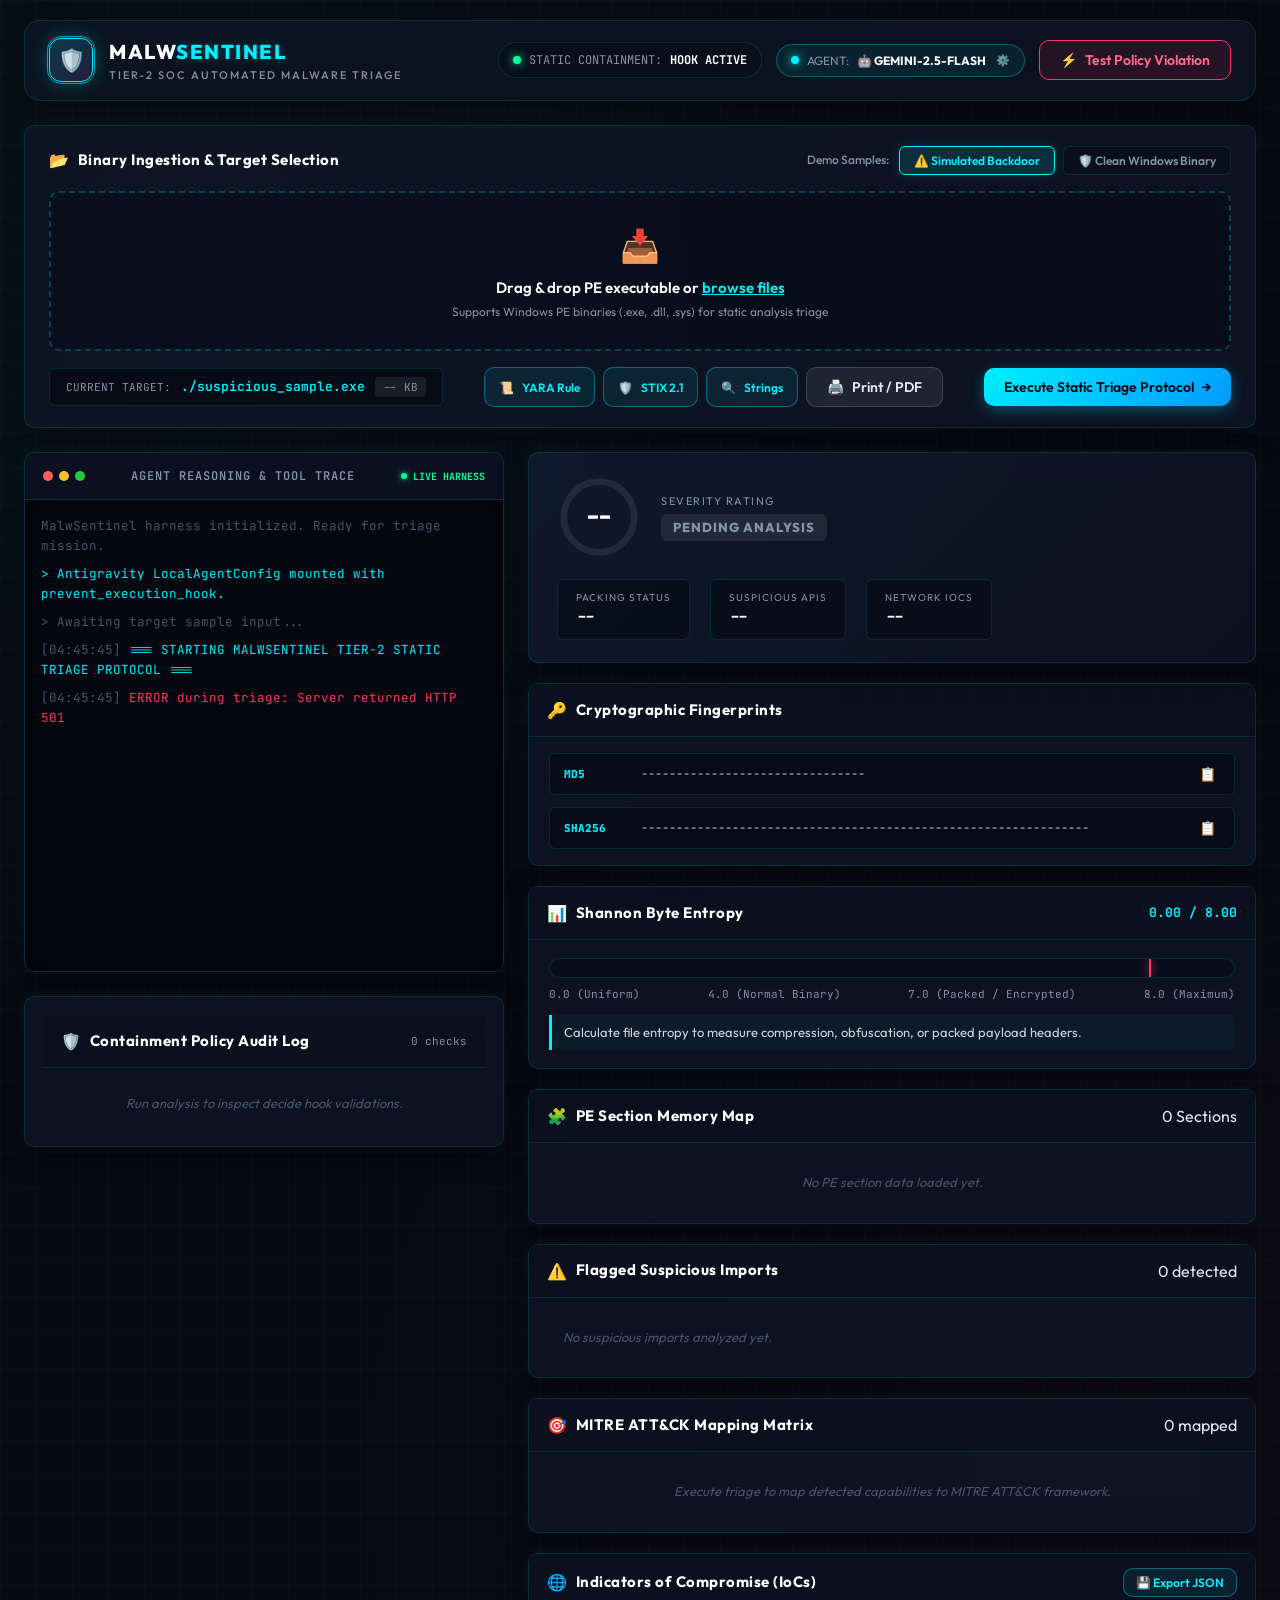
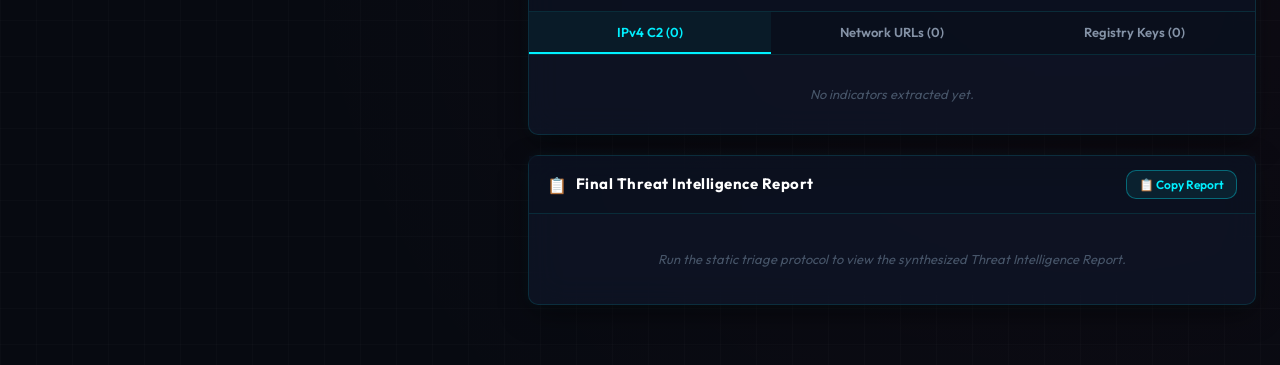
==== commit 9ee30928: "Add LM Studio local AI engine support with model auto-detection" ====
--- a/public/index.html
+++ b/public/index.html
@@ -409,6 +409,7 @@
             <label for="providerSelect" class="form-label">AI Provider Engine</label>
             <select id="providerSelect" class="text-input select-input">
               <option value="gemini">🟢 Google Gemini (Antigravity SDK)</option>
+              <option value="lmstudio">💻 LM Studio (Local - localhost:1234)</option>
               <option value="tokenra">🐂 Tokenra (Ox Alpha / Kimi / GLM)</option>
               <option value="kimi">🌙 Moonshot AI / Kimi (moonshot-v1-8k)</option>
               <option value="glm">⚡ Zhipu AI / GLM (glm-4-flash)</option>
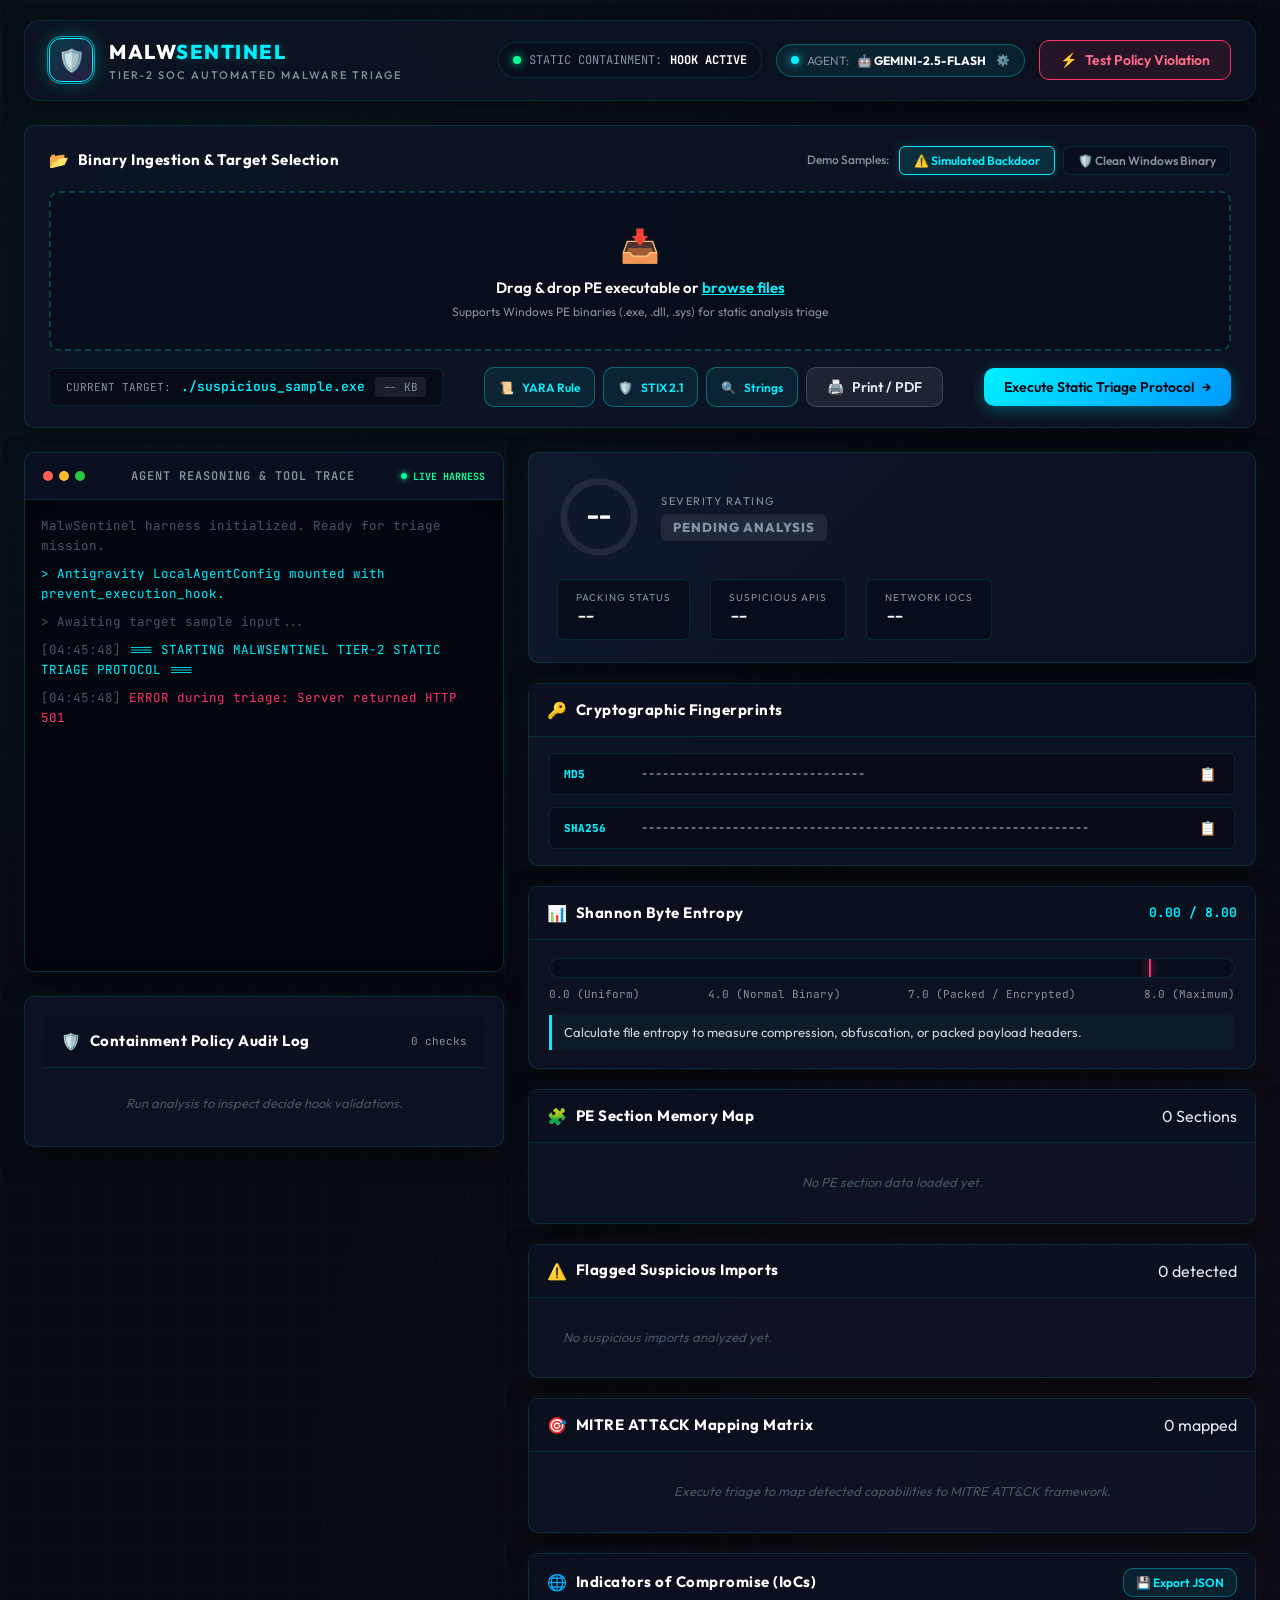
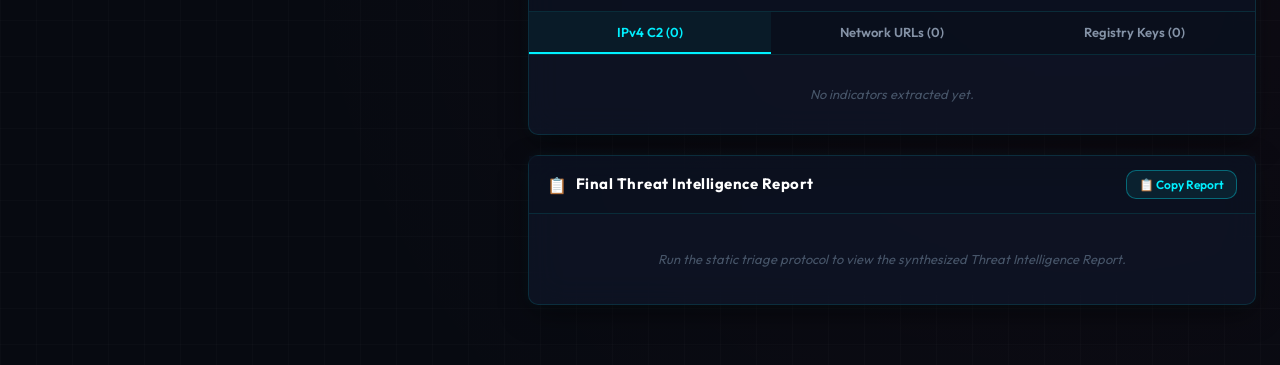
==== commit b8f1da4b: "Keep only Gemini, LM Studio Local, and OpenRouter Free Models" ====
--- a/public/index.html
+++ b/public/index.html
@@ -410,18 +410,13 @@
             <select id="providerSelect" class="text-input select-input">
               <option value="gemini">🟢 Google Gemini (Antigravity SDK)</option>
               <option value="lmstudio">💻 LM Studio (Local - localhost:1234)</option>
-              <option value="tokenra">🐂 Tokenra (Ox Alpha / Kimi / GLM)</option>
-              <option value="kimi">🌙 Moonshot AI / Kimi (moonshot-v1-8k)</option>
-              <option value="glm">⚡ Zhipu AI / GLM (glm-4-flash)</option>
-              <option value="yi">🌐 01.AI / Yi (yi-lightning)</option>
-              <option value="deepseek">🧬 DeepSeek (deepseek-chat)</option>
-              <option value="custom">⚙️ Custom OpenAI-Compatible (Ollama / vLLM)</option>
+              <option value="openrouter">🚀 OpenRouter (Free AI Models)</option>
             </select>
           </div>
 
           <div class="settings-form-group">
             <label for="modelNameInput" class="form-label">Model Identifier</label>
-            <input type="text" id="modelNameInput" class="text-input" placeholder="e.g. gemini-2.5-flash, glm-4-flash, moonshot-v1-8k">
+            <input type="text" id="modelNameInput" class="text-input" placeholder="e.g. gemini-2.5-flash, deepseek/deepseek-r1:free, meta-llama/llama-3.3-70b-instruct:free">
           </div>
 
           <div class="settings-form-group">
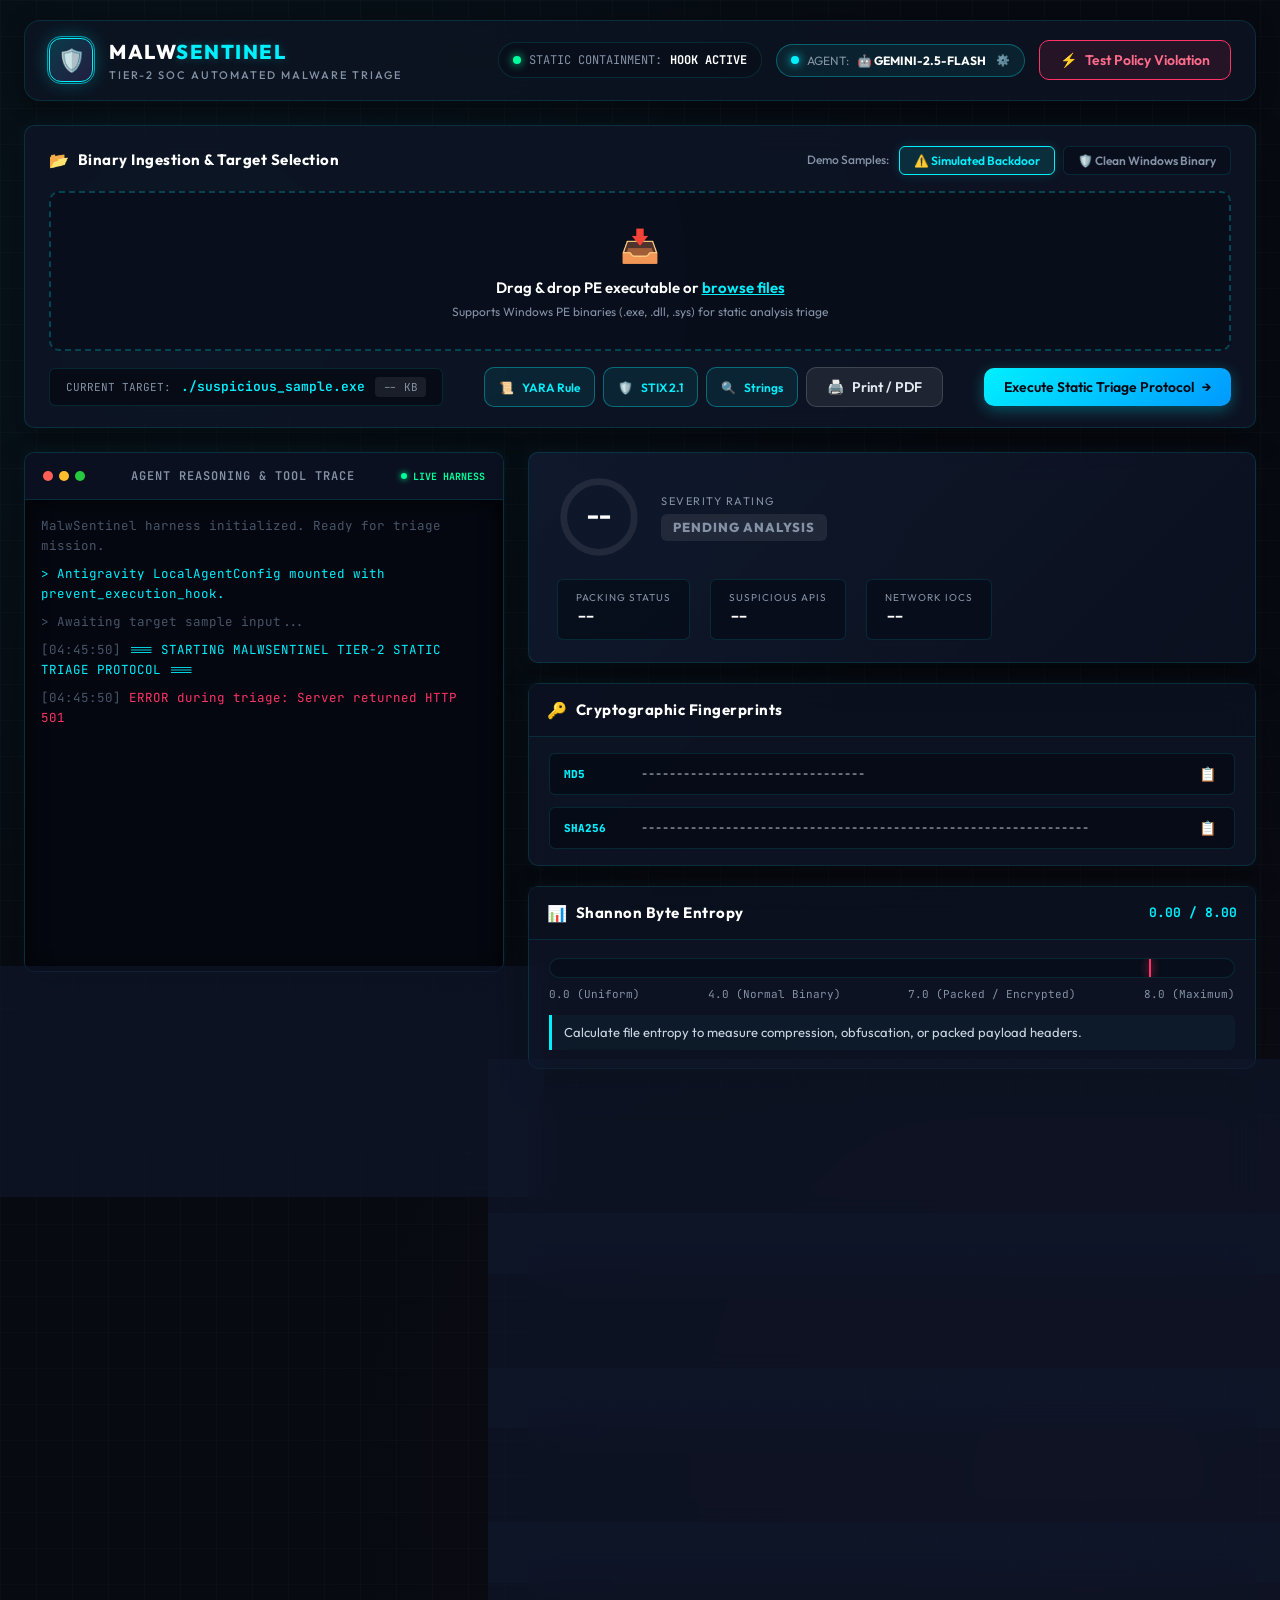
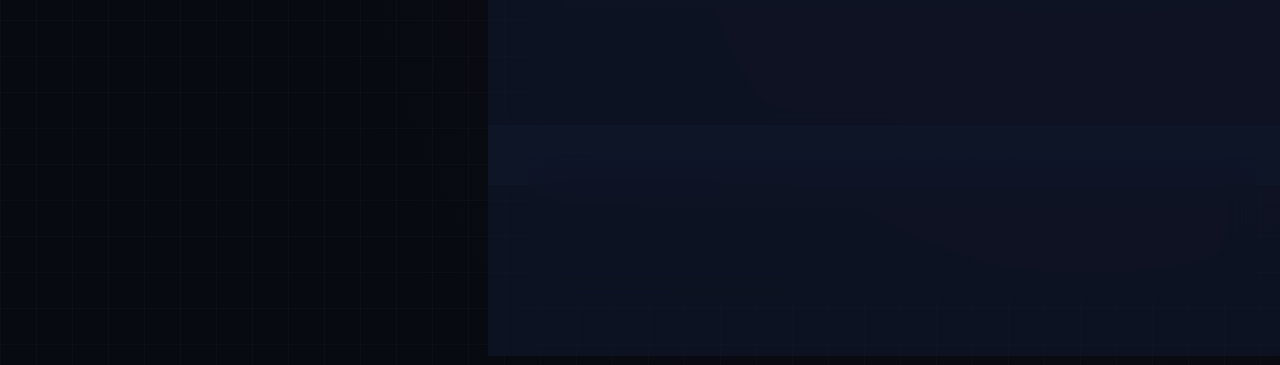
==== commit 092e97af: "Add Groq Cloud LPU engine with qwen3.6-27b and ignore uploads" ====
--- a/public/index.html
+++ b/public/index.html
@@ -409,6 +409,7 @@
             <label for="providerSelect" class="form-label">AI Provider Engine</label>
             <select id="providerSelect" class="text-input select-input">
               <option value="gemini">🟢 Google Gemini (Antigravity SDK)</option>
+              <option value="groq">⚡ Groq Cloud (LPU Ultra-Fast - qwen3.6-27b)</option>
               <option value="lmstudio">💻 LM Studio (Local - localhost:1234)</option>
               <option value="openrouter">🚀 OpenRouter (Free AI Models)</option>
             </select>
